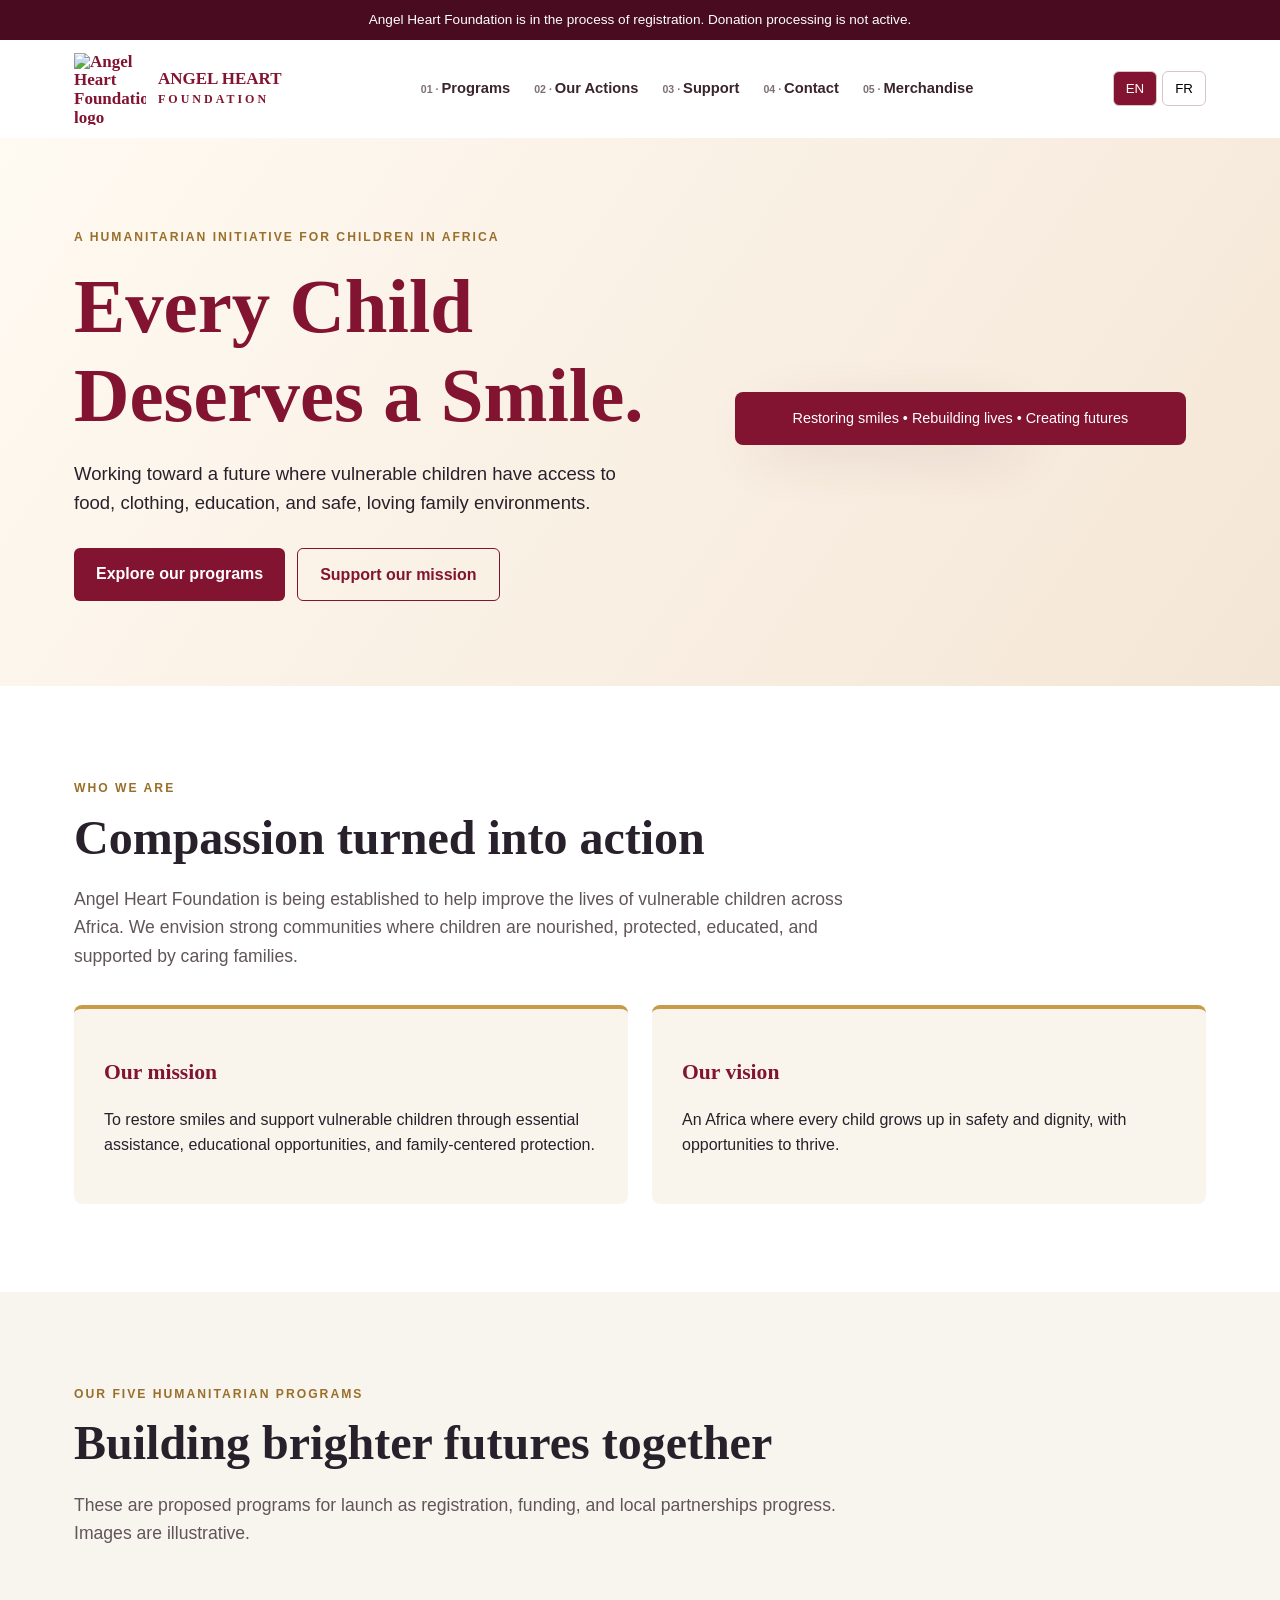
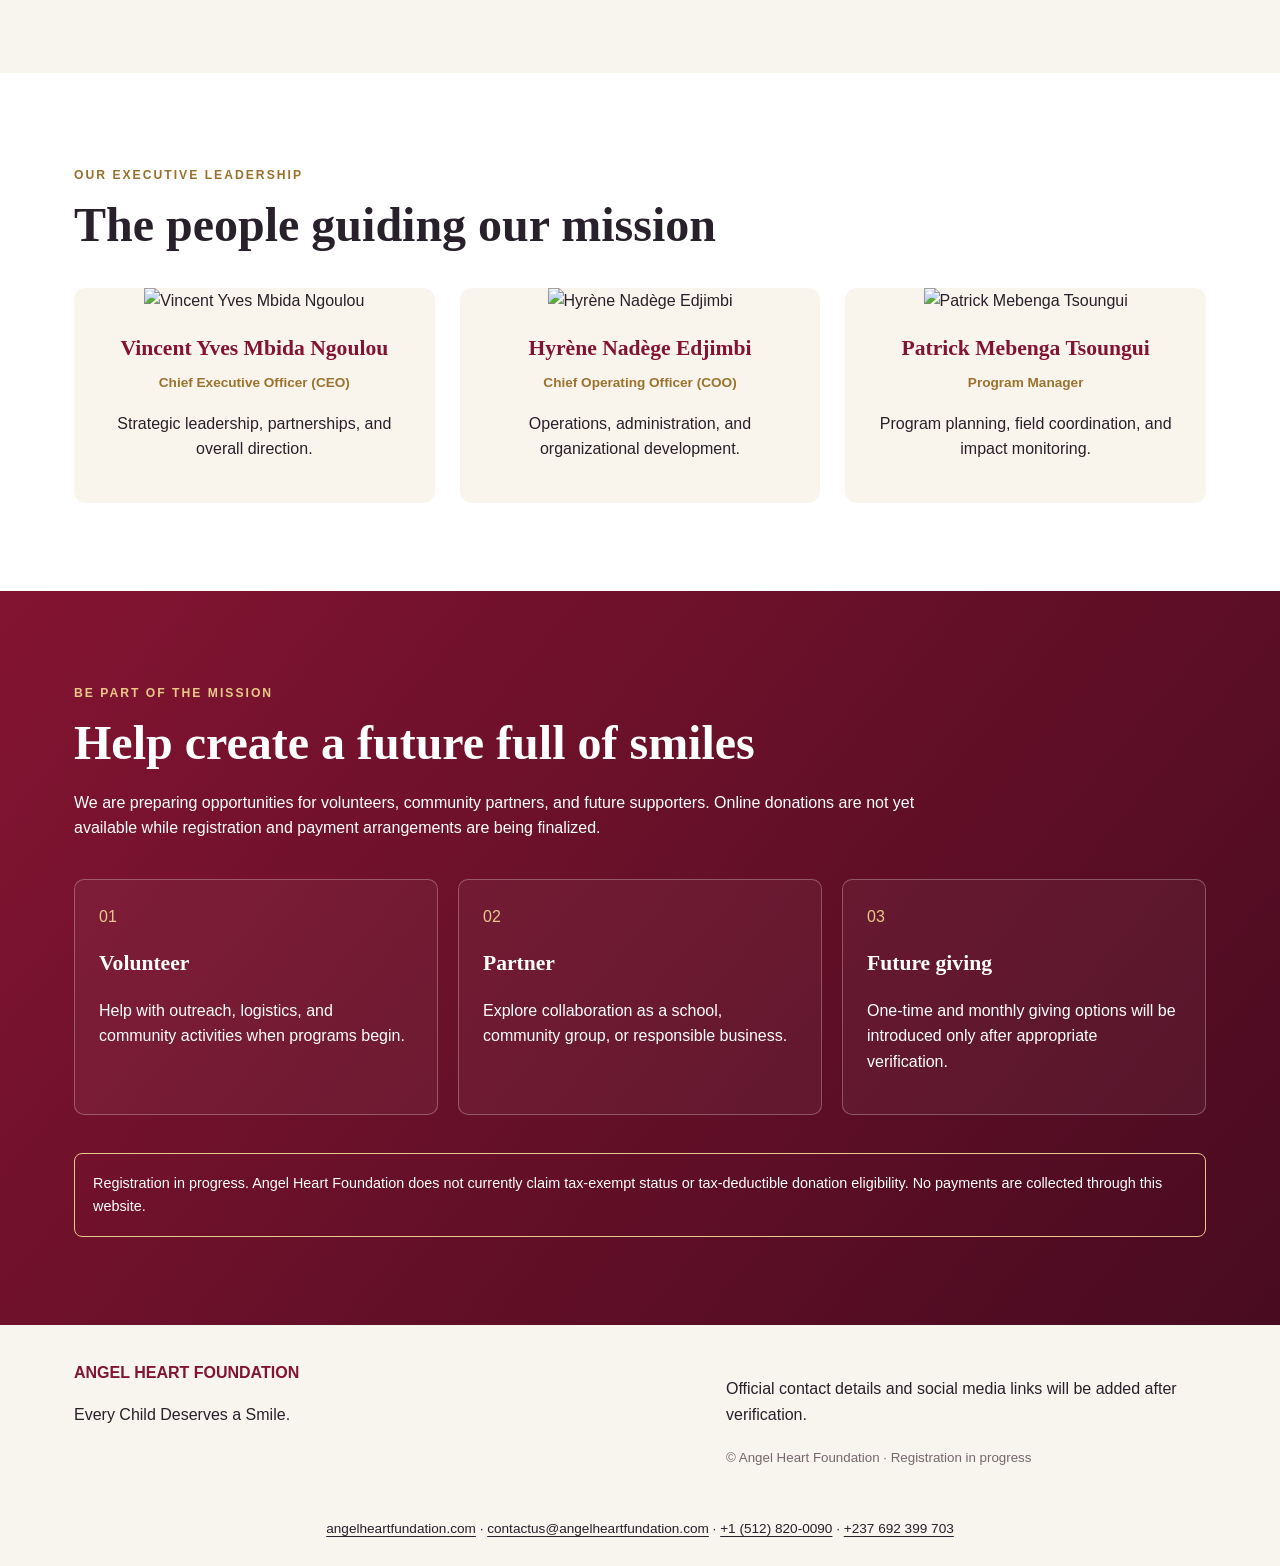
==== index.html @ 013a55fd "Add files via upload" ====
<!doctype html><html lang="en"><head><meta charset="utf-8"><meta name="viewport" content="width=device-width,initial-scale=1"><meta name="description" content="Angel Heart Foundation — Every Child Deserves a Smile. A humanitarian initiative supporting vulnerable children across Africa."><title>Angel Heart Foundation | Every Child Deserves a Smile</title><link rel="stylesheet" href="styles.css"></head><body>
<div class="status" data-i="status">Angel Heart Foundation is in the process of registration. Donation processing is not active.</div>
<header class="nav wrap"><a href="index.html" class="brand"><img src="assets/logo.png" alt="Angel Heart Foundation logo"><span>ANGEL HEART<br><small>FOUNDATION</small></span></a><nav><a href="programs.html" data-i="navPrograms">Programs</a><a href="actions.html" data-i="navActions">Our Actions</a><a href="donate.html" data-i="navSupport">Support</a><a href="contact.html" data-i="navContact">Contact</a><a href="merchandise.html" class="merch-nav" data-merch-nav>Merchandise</a></nav><div class="languages"><button id="en" class="active" aria-label="English">EN</button><button id="fr" aria-label="Français">FR</button></div></header>
<main><section id="home" class="hero"><div class="wrap heroInner"><div><span class="eyebrow" data-i="eyebrow">A humanitarian initiative for children in Africa</span><h1 data-i="headline">Every Child Deserves a Smile.</h1><p data-i="heroText">Working toward a future where vulnerable children have access to food, clothing, education, and safe, loving family environments.</p><div class="actions"><a class="btn primary" href="programs.html" data-i="explore">Explore our programs</a><a class="btn outline" href="donate.html" data-i="help">Support our mission</a></div></div><div class="heroArt"><img src="assets/ahf_program_3.png" alt="Illustrative image of a child learning"><div class="seal" data-i="seal">Restoring smiles • Rebuilding lives • Creating futures</div></div></div></section>
<section id="about" class="section wrap"><span class="eyebrow" data-i="who">Who we are</span><h2 data-i="aboutTitle">Compassion turned into action</h2><p class="intro" data-i="aboutText">Angel Heart Foundation is being established to help improve the lives of vulnerable children across Africa. We envision strong communities where children are nourished, protected, educated, and supported by caring families.</p><div class="two"><article class="info"><h3 data-i="missionTitle">Our mission</h3><p data-i="mission">To restore smiles and support vulnerable children through essential assistance, educational opportunities, and family-centered protection.</p></article><article class="info"><h3 data-i="visionTitle">Our vision</h3><p data-i="vision">An Africa where every child grows up in safety and dignity, with opportunities to thrive.</p></article></div></section>
<section id="programs" class="section tinted"><div class="wrap"><span class="eyebrow" data-i="programEyebrow">Our five humanitarian programs</span><h2 data-i="programTitle">Building brighter futures together</h2><p class="intro" data-i="programNote">These are proposed programs for launch as registration, funding, and local partnerships progress. Images are illustrative.</p><div class="cards" id="programCards"></div></div></section>
<section id="leadership" class="section wrap"><span class="eyebrow" data-i="teamEyebrow">Our executive leadership</span><h2 data-i="teamTitle">The people guiding our mission</h2><div class="team"><article><img src="assets/vincent.jpg" alt="Vincent Yves Mbida Ngoulou"><h3>Vincent Yves Mbida Ngoulou</h3><strong data-i="ceo">Chief Executive Officer (CEO)</strong><p data-i="ceoDesc">Strategic leadership, partnerships, and overall direction.</p></article><article><img src="assets/hyrene.jpg" alt="Hyrène Nadège Edjimbi"><h3>Hyrène Nadège Edjimbi</h3><strong data-i="coo">Chief Operating Officer (COO)</strong><p data-i="cooDesc">Operations, administration, and organizational development.</p></article><article><img src="assets/patrick.jpg" alt="Patrick Mebenga Tsoungui"><h3>Patrick Mebenga Tsoungui</h3><strong data-i="pm">Program Manager</strong><p data-i="pmDesc">Program planning, field coordination, and impact monitoring.</p></article></div></section>
<section id="support" class="section support"><div class="wrap"><span class="eyebrow light" data-i="supportEyebrow">Be part of the mission</span><h2 data-i="supportTitle">Help create a future full of smiles</h2><p data-i="supportText">We are preparing opportunities for volunteers, community partners, and future supporters. Online donations are not yet available while registration and payment arrangements are being finalized.</p><div class="supportOptions"><div><span>01</span><h3 data-i="volTitle">Volunteer</h3><p data-i="volText">Help with outreach, logistics, and community activities when programs begin.</p></div><div><span>02</span><h3 data-i="partnerTitle">Partner</h3><p data-i="partnerText">Explore collaboration as a school, community group, or responsible business.</p></div><div><span>03</span><h3 data-i="donateTitle">Future giving</h3><p data-i="donateText">One-time and monthly giving options will be introduced only after appropriate verification.</p></div></div><div class="notice" data-i="notice">Registration in progress. Angel Heart Foundation does not currently claim tax-exempt status or tax-deductible donation eligibility. No payments are collected through this website.</div></div></section></main>
<footer><div class="wrap foot"><div><b>ANGEL HEART FOUNDATION</b><p data-i="footerMotto">Every Child Deserves a Smile.</p></div><div><p data-i="footerContact">Official contact details and social media links will be added after verification.</p><small>© <span id="year"></span> Angel Heart Foundation · <span data-i="footerStatus">Registration in progress</span></small></div></div><div class="ahf-contact-strip"><a href="https://angelheartfundation.com">angelheartfundation.com</a><span> · </span><a href="mailto:contactus@angelheartfundation.com">contactus@angelheartfundation.com</a><span> · </span><a href="tel:+15128200090">+1 (512) 820-0090</a><span> · </span><a href="tel:+237692399703">+237 692 399 703</a></div></footer><script src="merch-nav.js"></script><script src="script.js"></script></body></html>
---- styles.css ----
:root{--burg:#831431;--dark:#480b20;--gold:#c79b48;--cream:#faf5ec;--ink:#28202a}*{box-sizing:border-box}html{scroll-behavior:smooth}body{margin:0;font-family:Arial,Helvetica,sans-serif;color:var(--ink);line-height:1.6}h1,h2,h3{font-family:Georgia,serif;line-height:1.15}h1{font-size:clamp(2.8rem,6vw,5.4rem);margin:15px 0}h2{font-size:clamp(2rem,4vw,3rem);margin:10px 0 20px}h3{font-size:1.35rem}.wrap{max-width:1180px;margin:auto;padding-left:24px;padding-right:24px}.status{text-align:center;background:var(--dark);color:white;padding:9px 16px;font-size:.85rem}.nav{min-height:98px;display:flex;align-items:center;justify-content:space-between;gap:20px}.brand{display:flex;align-items:center;gap:12px;text-decoration:none;color:var(--burg);font-family:Georgia,serif;font-size:17px;font-weight:bold;line-height:1.1}.brand small{letter-spacing:3px;font-size:12px}.brand img{width:72px;height:72px;object-fit:contain}.nav nav{display:flex;gap:24px}.nav nav a{color:#39252b;text-decoration:none;font-weight:600;font-size:.92rem}.nav nav a:hover{color:var(--burg)}.languages{display:flex;gap:5px}.languages button{border:1px solid #d8c6c4;background:white;padding:9px 12px;cursor:pointer;border-radius:6px}.languages .active{background:var(--burg);color:white}.hero{background:linear-gradient(125deg,#fffaf2,#f4e6d6)}.heroInner{display:grid;grid-template-columns:1.15fr .85fr;align-items:center;gap:70px;padding-top:85px;padding-bottom:85px}.hero h1{color:var(--burg)}.hero p{font-size:1.16rem;max-width:570px}.eyebrow{text-transform:uppercase;letter-spacing:2px;font-size:.76rem;font-weight:bold;color:#996f2b}.actions{display:flex;gap:12px;flex-wrap:wrap;margin-top:30px}.btn{display:inline-block;text-decoration:none;border-radius:6px;padding:13px 22px;font-weight:bold}.primary{background:var(--burg);color:white}.outline{border:1px solid var(--burg);color:var(--burg)}.heroArt{position:relative}.heroArt img{width:100%;aspect-ratio:4/4.5;object-fit:cover;border-radius:48% 48% 8px 8px;box-shadow:0 20px 60px #5b233333}.seal{background:var(--burg);color:white;padding:15px 22px;border-radius:8px;position:absolute;bottom:-20px;left:-20px;right:20px;font-size:.9rem;text-align:center}.section{padding-top:88px;padding-bottom:88px}.intro{max-width:790px;font-size:1.1rem;color:#61545a}.two{display:grid;grid-template-columns:1fr 1fr;gap:24px;margin-top:35px}.info{padding:30px;background:var(--cream);border-top:4px solid var(--gold);border-radius:8px}.info h3{color:var(--burg)}.tinted{background:#f8f4ee}.cards{display:grid;grid-template-columns:repeat(3,1fr);gap:24px;margin-top:38px}.program{background:white;border-radius:12px;overflow:hidden;box-shadow:0 5px 20px #32131a12}.program img{width:100%;height:220px;object-fit:cover}.program .content{padding:24px}.program .num{font-size:.8rem;color:var(--gold);font-weight:bold}.program h3{color:var(--burg);margin:8px 0}.program p{margin-bottom:0;color:#5d5054}.team{display:grid;grid-template-columns:repeat(3,1fr);gap:25px;margin-top:36px}.team article{background:var(--cream);border-radius:12px;overflow:hidden;padding-bottom:25px;text-align:center}.team img{width:100%;height:280px;object-fit:cover;object-position:center 30%}.team h3{padding:0 18px;margin:23px 0 8px;color:var(--burg)}.team strong{font-size:.85rem;color:#9c722f}.team p{padding:0 25px}.support{background:linear-gradient(130deg,var(--burg),var(--dark));color:white}.support h2{max-width:760px}.support>.wrap>p{max-width:850px}.light{color:#e9c88a}.supportOptions{display:grid;grid-template-columns:repeat(3,1fr);gap:20px;margin:38px 0}.supportOptions>div{border:1px solid #ffffff45;border-radius:10px;padding:24px;background:#ffffff0b}.supportOptions span{color:#e9c88a}.notice{border:1px solid #e9c88a;padding:18px;border-radius:8px;font-size:.9rem}footer{background:#f8f4ee}.foot{display:flex;justify-content:space-between;gap:30px;padding-top:35px;padding-bottom:35px}.foot b{color:var(--burg)}.foot>div:last-child{max-width:480px}footer small{color:#76666d}@media(max-width:800px){.nav{flex-wrap:wrap;padding-top:12px;padding-bottom:15px}.nav nav{order:3;width:100%;justify-content:space-between;gap:8px;overflow:auto}.heroInner{grid-template-columns:1fr;gap:30px;padding-top:55px;padding-bottom:65px}.heroArt{max-width:550px}.cards,.team{grid-template-columns:repeat(2,1fr)}.supportOptions{grid-template-columns:1fr}.foot{flex-direction:column}}@media(max-width:540px){.cards,.team,.two{grid-template-columns:1fr}.nav nav a{font-size:.8rem}.brand img{width:55px;height:55px}.brand{font-size:14px}.section{padding-top:60px;padding-bottom:60px}}

/* Five-page primary navigation, in the approved order */
header.nav nav{counter-reset:ahfnav}
header.nav nav>a{counter-increment:ahfnav}
header.nav nav>a::before{content:counter(ahfnav, decimal-leading-zero) " · ";font-size:.72em;opacity:.65}
header.nav nav>a[aria-current="page"]{color:#8b1538;text-decoration:underline;text-underline-offset:5px}

.ahf-contact-strip{max-width:1100px;margin:0 auto;padding:12px 20px 24px;text-align:center;line-height:1.9;font-size:.85rem;overflow-wrap:anywhere}.ahf-contact-strip a{color:inherit;text-decoration:underline;text-underline-offset:3px}.contact-layout .detail a{overflow-wrap:anywhere}
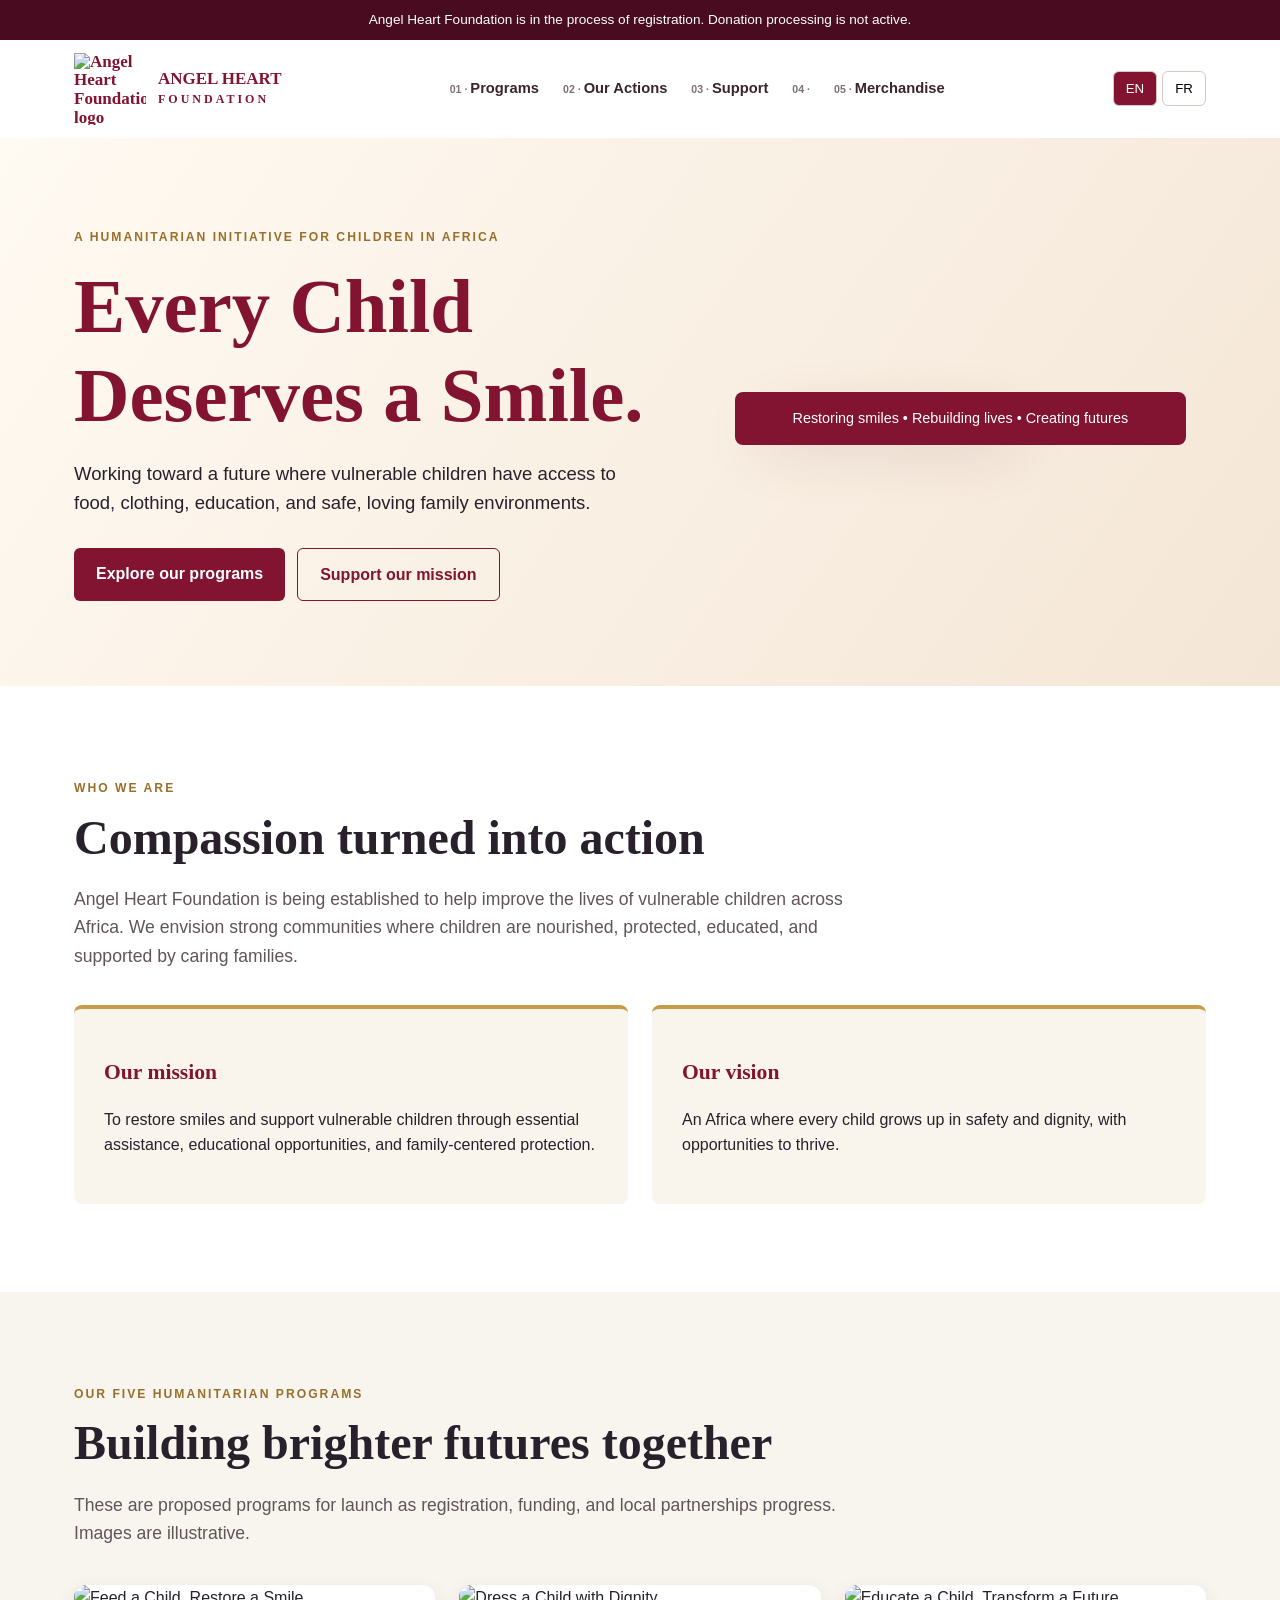
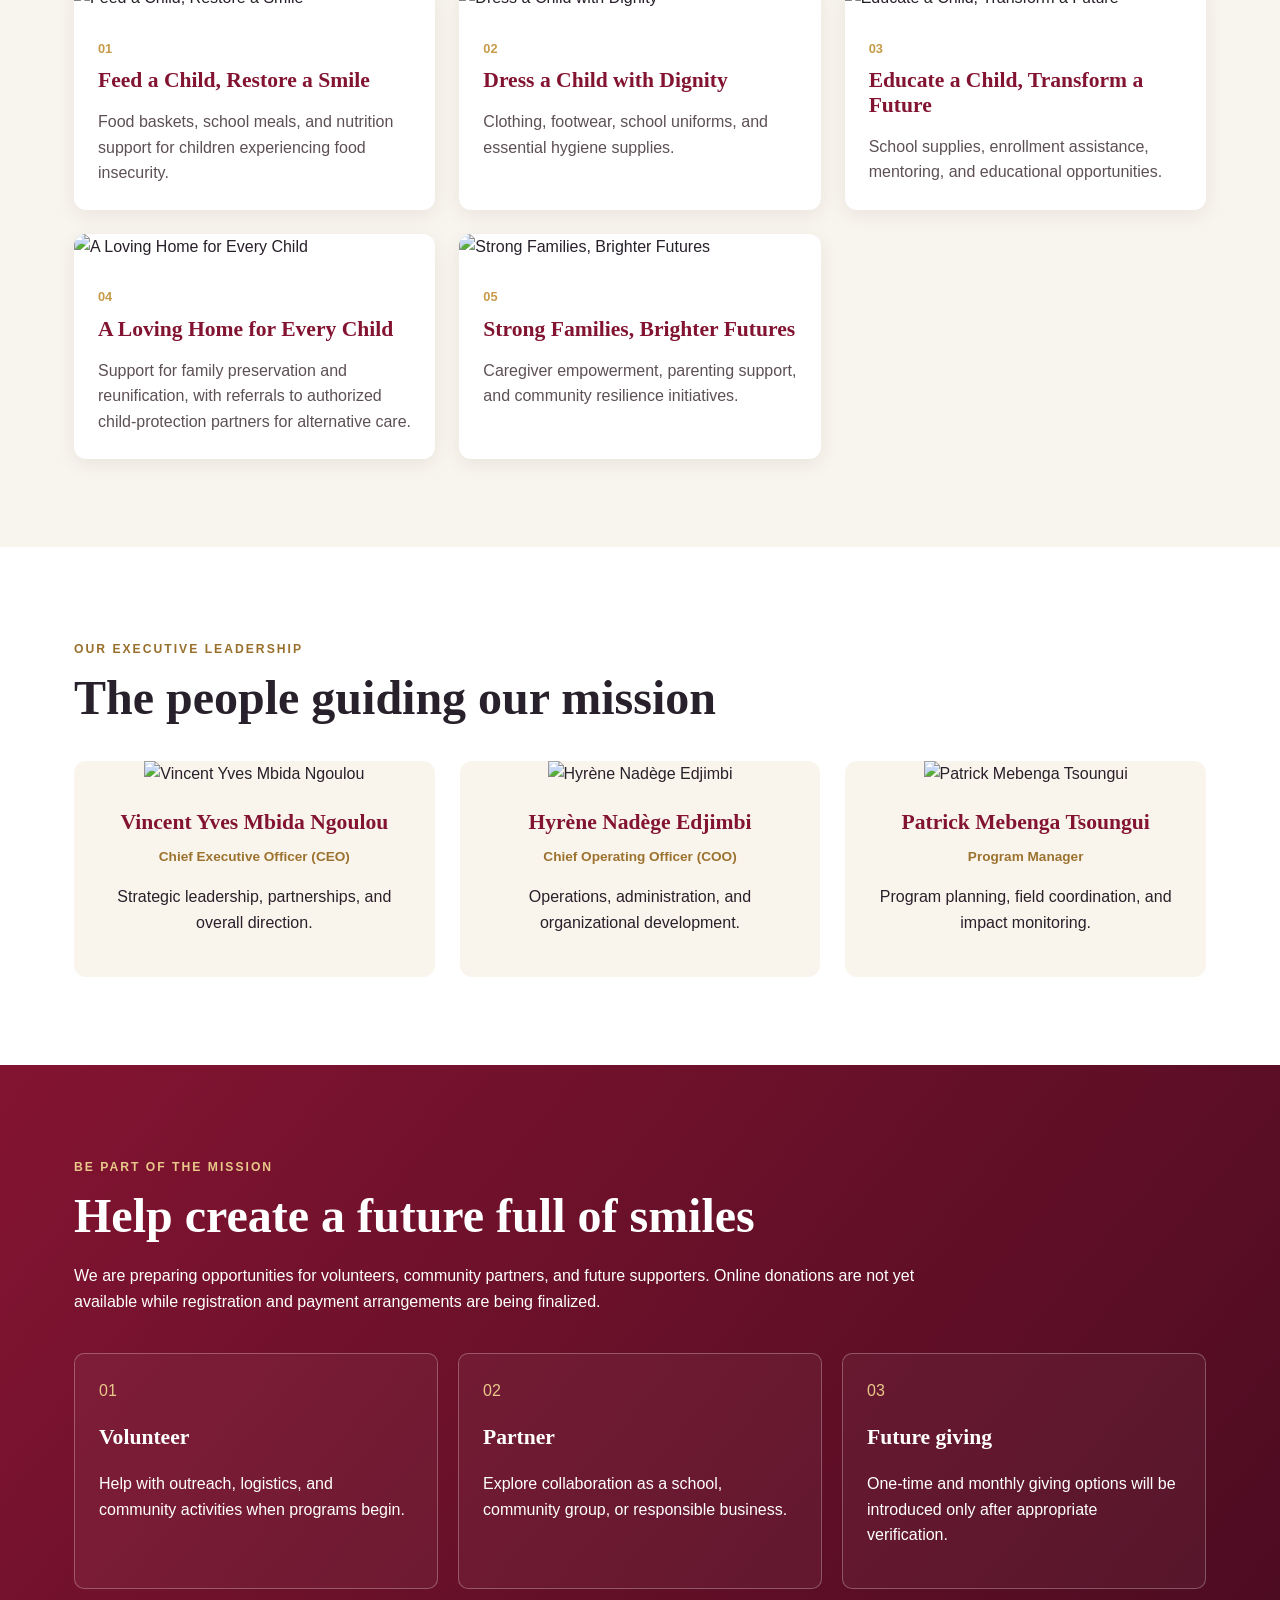
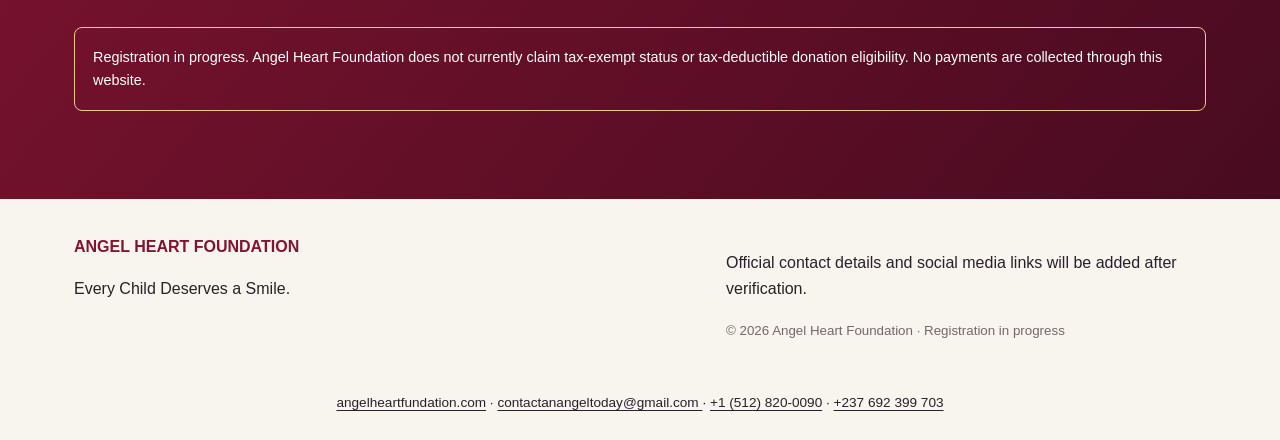
==== commit b24b3222: "Update index.html" ====
--- a/index.html
+++ b/index.html
@@ -6,4 +6,8 @@
 <section id="programs" class="section tinted"><div class="wrap"><span class="eyebrow" data-i="programEyebrow">Our five humanitarian programs</span><h2 data-i="programTitle">Building brighter futures together</h2><p class="intro" data-i="programNote">These are proposed programs for launch as registration, funding, and local partnerships progress. Images are illustrative.</p><div class="cards" id="programCards"></div></div></section>
 <section id="leadership" class="section wrap"><span class="eyebrow" data-i="teamEyebrow">Our executive leadership</span><h2 data-i="teamTitle">The people guiding our mission</h2><div class="team"><article><img src="assets/vincent.jpg" alt="Vincent Yves Mbida Ngoulou"><h3>Vincent Yves Mbida Ngoulou</h3><strong data-i="ceo">Chief Executive Officer (CEO)</strong><p data-i="ceoDesc">Strategic leadership, partnerships, and overall direction.</p></article><article><img src="assets/hyrene.jpg" alt="Hyrène Nadège Edjimbi"><h3>Hyrène Nadège Edjimbi</h3><strong data-i="coo">Chief Operating Officer (COO)</strong><p data-i="cooDesc">Operations, administration, and organizational development.</p></article><article><img src="assets/patrick.jpg" alt="Patrick Mebenga Tsoungui"><h3>Patrick Mebenga Tsoungui</h3><strong data-i="pm">Program Manager</strong><p data-i="pmDesc">Program planning, field coordination, and impact monitoring.</p></article></div></section>
 <section id="support" class="section support"><div class="wrap"><span class="eyebrow light" data-i="supportEyebrow">Be part of the mission</span><h2 data-i="supportTitle">Help create a future full of smiles</h2><p data-i="supportText">We are preparing opportunities for volunteers, community partners, and future supporters. Online donations are not yet available while registration and payment arrangements are being finalized.</p><div class="supportOptions"><div><span>01</span><h3 data-i="volTitle">Volunteer</h3><p data-i="volText">Help with outreach, logistics, and community activities when programs begin.</p></div><div><span>02</span><h3 data-i="partnerTitle">Partner</h3><p data-i="partnerText">Explore collaboration as a school, community group, or responsible business.</p></div><div><span>03</span><h3 data-i="donateTitle">Future giving</h3><p data-i="donateText">One-time and monthly giving options will be introduced only after appropriate verification.</p></div></div><div class="notice" data-i="notice">Registration in progress. Angel Heart Foundation does not currently claim tax-exempt status or tax-deductible donation eligibility. No payments are collected through this website.</div></div></section></main>
-<footer><div class="wrap foot"><div><b>ANGEL HEART FOUNDATION</b><p data-i="footerMotto">Every Child Deserves a Smile.</p></div><div><p data-i="footerContact">Official contact details and social media links will be added after verification.</p><small>© <span id="year"></span> Angel Heart Foundation · <span data-i="footerStatus">Registration in progress</span></small></div></div><div class="ahf-contact-strip"><a href="https://angelheartfundation.com">angelheartfundation.com</a><span> · </span><a href="mailto:contactus@angelheartfundation.com">contactus@angelheartfundation.com</a><span> · </span><a href="tel:+15128200090">+1 (512) 820-0090</a><span> · </span><a href="tel:+237692399703">+237 692 399 703</a></div></footer><script src="merch-nav.js"></script><script src="script.js"></script></body></html>
+<footer><div class="wrap foot"><div><b>ANGEL HEART FOUNDATION</b><p data-i="footerMotto">Every Child Deserves a Smile.</p></div><div><p data-i="footerContact">Official contact details and social media links will be added after verification.</p><small>© <span id="year"></span> Angel Heart Foundation · <span data-i="footerStatus">Registration in progress</span></small></div></div><div class="ahf-contact-strip"><a href="https://angelheartfundation.com">angelheartfundation.com</a><span> · </span>
+<a href="mailto:contactanangeltoday@gmail.com">
+  contactanangeltoday@gmail.com
+</a>
+</a><span> · </span><a href="tel:+15128200090">+1 (512) 820-0090</a><span> · </span><a href="tel:+237692399703">+237 692 399 703</a></div></footer><script src="merch-nav.js"></script><script src="script.js"></script></body></html>
